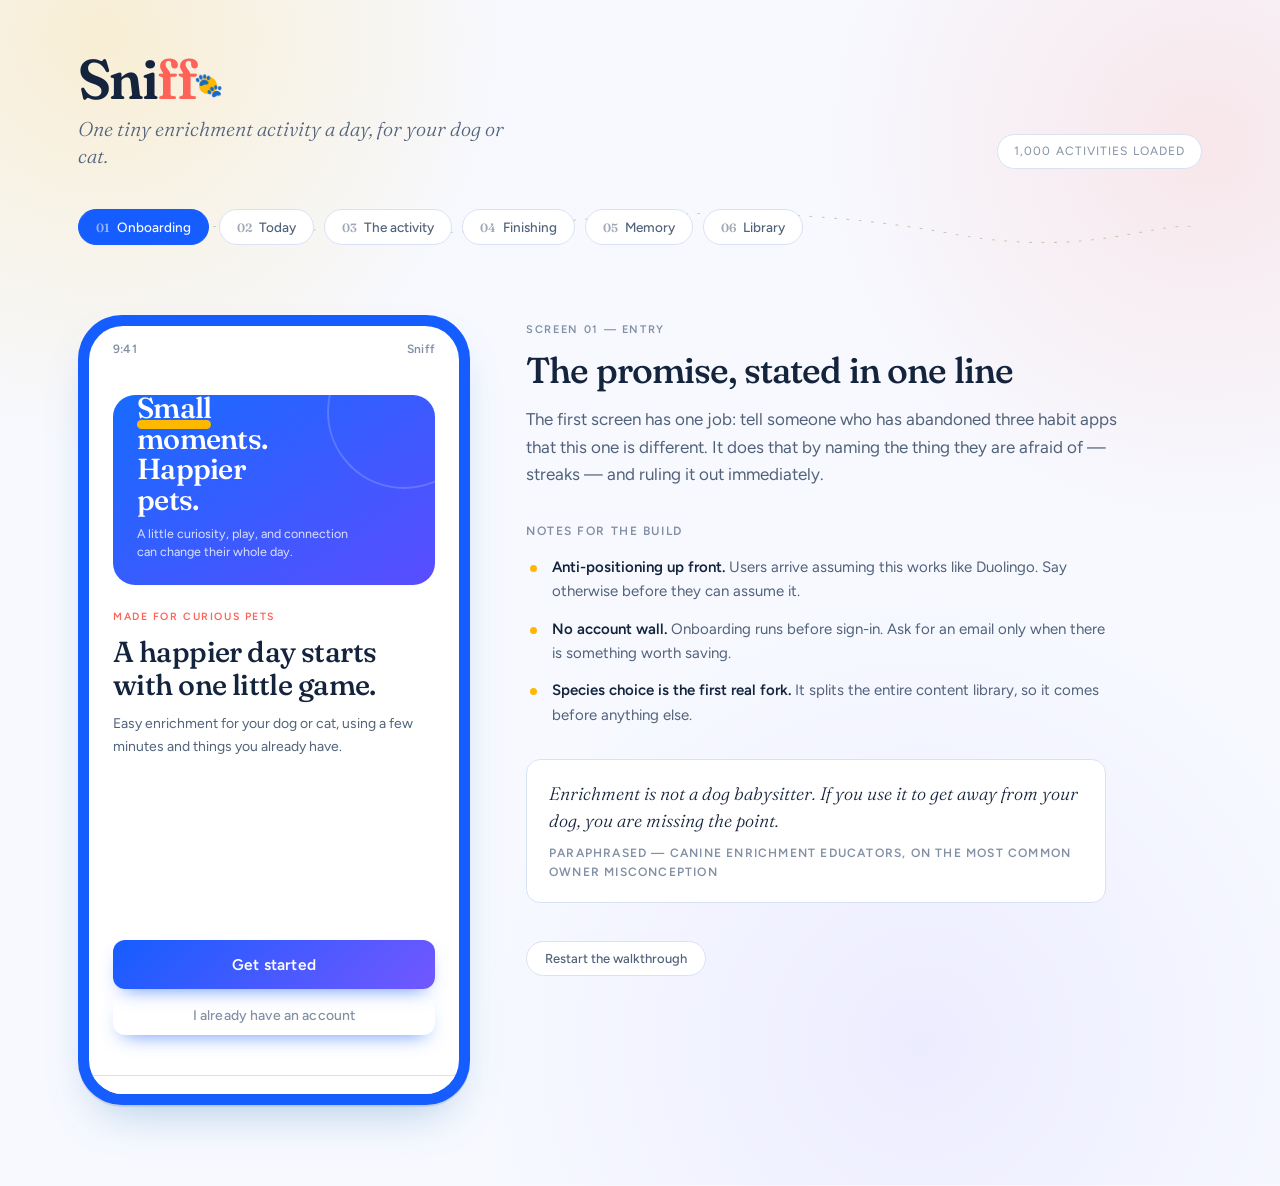
==== index.html @ fe929a54 "Build personalized pet activity prototype" ====
<!doctype html>
<html lang="en">
<head>
  <meta charset="utf-8">
  <meta name="viewport" content="width=device-width,initial-scale=1">
  <meta name="theme-color" content="#1768AC">
  <title>Sniff — one small thing a day</title>
  <link rel="manifest" href="manifest.webmanifest">
  <meta http-equiv="refresh" content="0; url=sniff-prototype.html">
</head>
<body><p><a href="sniff-prototype.html">Open Sniff</a></p></body>
</html>
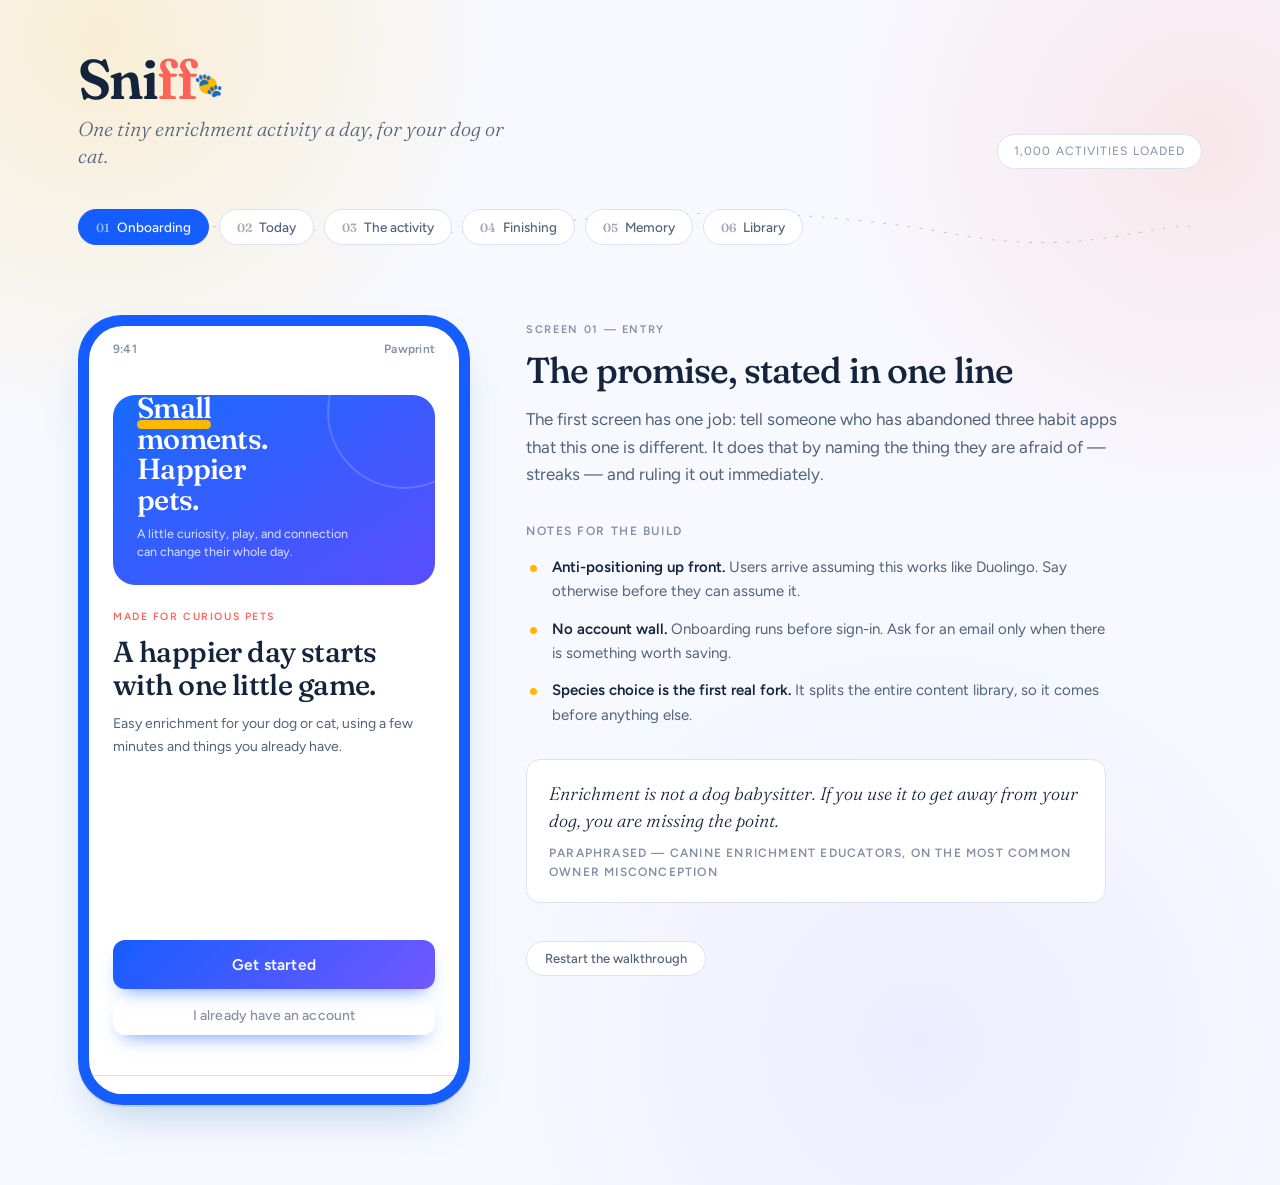
==== commit 5a4fe4be: "Polish Pawprint product identity and README" ====
--- a/index.html
+++ b/index.html
@@ -4,9 +4,9 @@
   <meta charset="utf-8">
   <meta name="viewport" content="width=device-width,initial-scale=1">
   <meta name="theme-color" content="#1768AC">
-  <title>Sniff — one small thing a day</title>
+  <title>Pawprint — small moments, happier pets</title>
   <link rel="manifest" href="manifest.webmanifest">
-  <meta http-equiv="refresh" content="0; url=sniff-prototype.html">
+  <meta http-equiv="refresh" content="0; url=pawprint-prototype.html">
 </head>
-<body><p><a href="sniff-prototype.html">Open Sniff</a></p></body>
+<body><p><a href="pawprint-prototype.html">Open Pawprint</a></p></body>
 </html>
